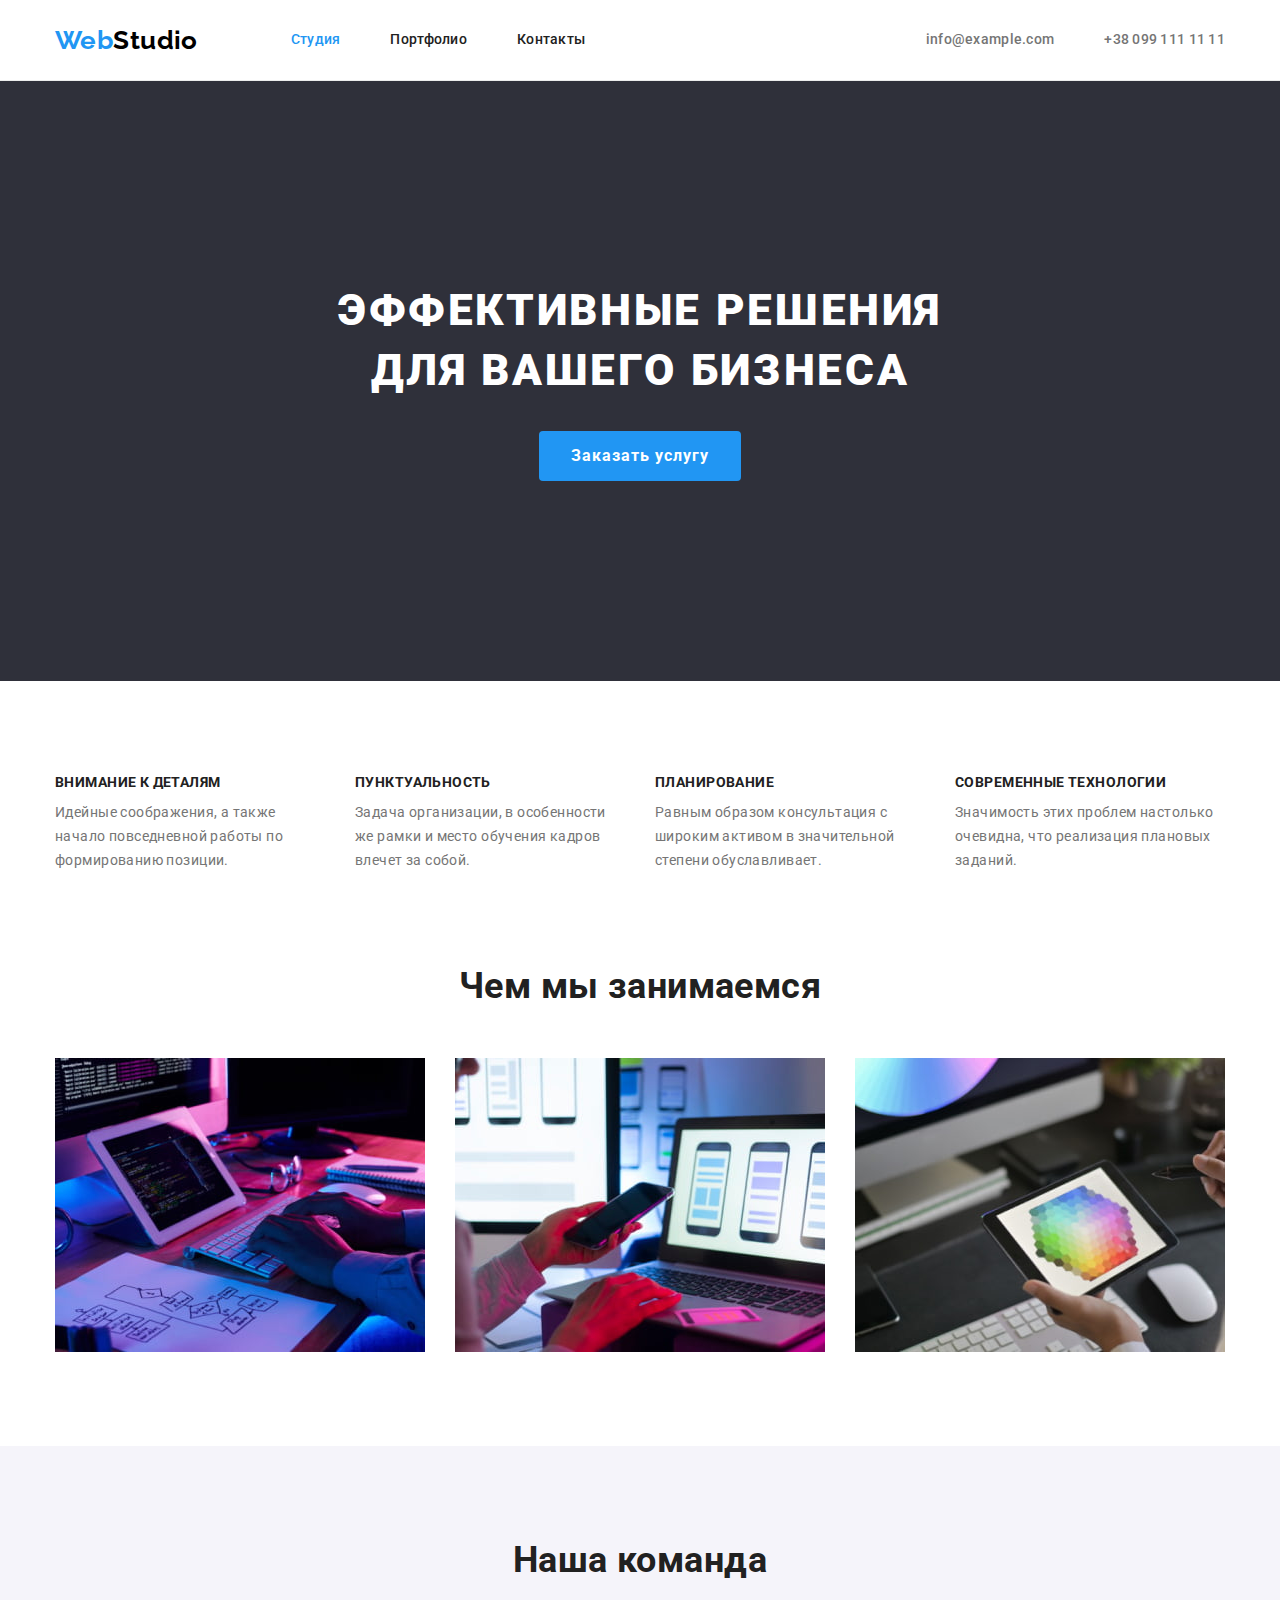
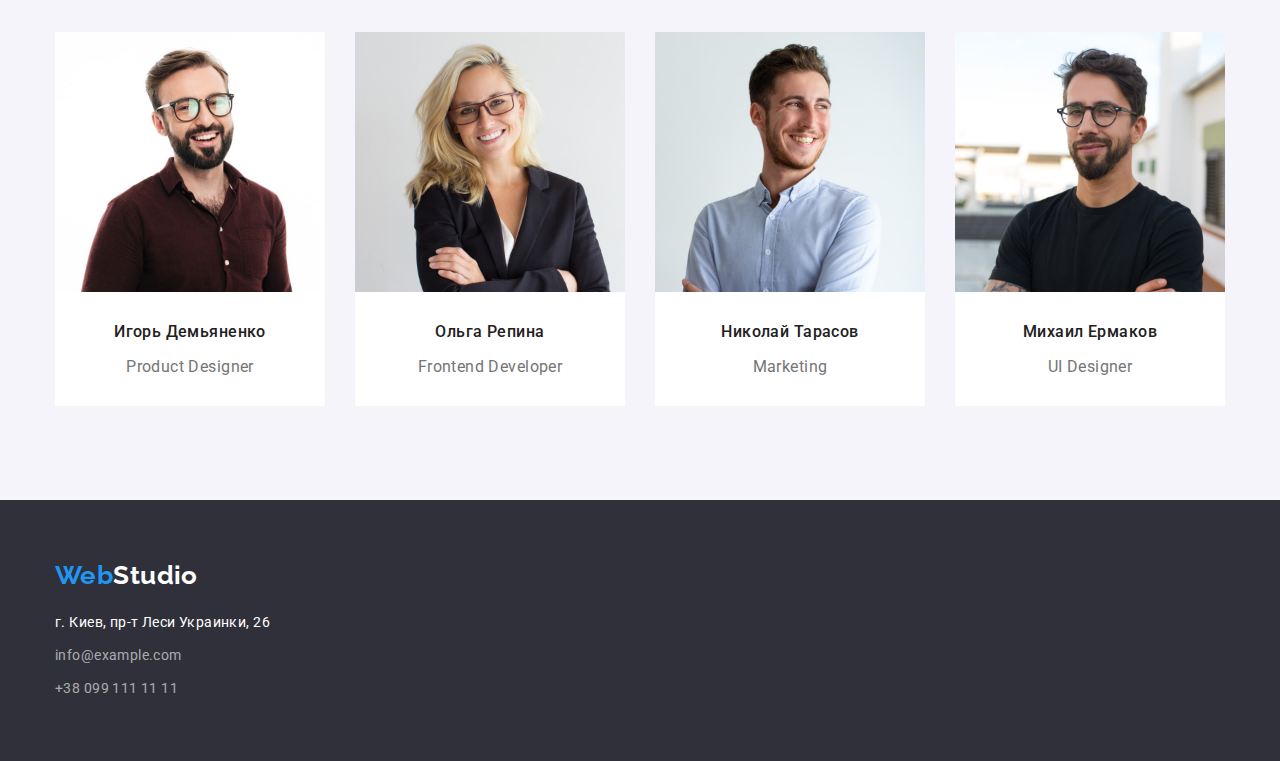
==== index.html @ 6ee9e729 "Initial commit" ====
<!DOCTYPE html>
<html lang="ru">
<head>
    <meta charset="UTF-8">
    <meta http-equiv="X-UA-Compatible" content="IE=edge">
    <meta name="viewport" content="width=device-width, initial-scale=1.0">
    <title>Главная</title>
    <link rel="preconnect" href="https://fonts.googleapis.com">
    <link rel="preconnect" href="https://fonts.gstatic.com" crossorigin>
    <link href="https://fonts.googleapis.com/css2?family=Raleway:wght@700&family=Roboto:wght@400;500;700;900&display=swap" rel="stylesheet">
    <link rel="stylesheet" href="https://cdnjs.cloudflare.com/ajax/libs/modern-normalize/1.1.0/modern-normalize.min.css">
    <link rel="stylesheet" href="./css/styles.css">
</head>
<body>
    <header class="page-header">
        <div class="container main-nav">
            <nav class="header-nav">
                <a class="logo link" href="./index.html"><span class="first-part">Web</span><span class="second-part">Studio</span></a>
                <ul class="menu list">
                    <li class="menu-item"><a class="menu link current" href="./index.html">Студия</a></li>
                    <li class="menu-item"><a class="menu link" href="./portfolio.html">Портфолио</a></li>
                    <li class="menu-item"><a class="menu link" href="">Контакты</a></li>
                </ul>
            </nav>
            <ul class="header-contact list">
                <li class="header-contact-item"><a class="header-contact link" href="mailto:info@example.com">info@example.com</a></li>
                <li class="header-contact-item"><a class="header-contact link" href="tel:+380991111111">+38 099 111 11 11</a></li>
            </ul>
        </div>
    </header>
    <main>
        <section class="banner">
            <div class="container">
                <h1 class="hero">Эффективные решения для вашего бизнеса</h1>
                <button class="btn" type="button">Заказать услугу</button>
            </div>
        </section>
        <section class="benefits section">
            <div class="container">
                <h2 class="section-title none">Наши преимущества</h2>
                <ul class="benefits list">
                    <li class="benefits-item">
                        <h3 class="benefits-title">Внимание к деталям</h3>
                        <p class="text">Идейные соображения, а также начало повседневной работы по формированию позиции.</p>
                    </li>
                    <li class="benefits-item">
                        <h3 class="benefits-title">Пунктуальность</h3>
                        <p class="text">Задача организации, в особенности же рамки и место обучения кадров влечет за собой.</p>
                    </li>
                    <li class="benefits-item">
                        <h3 class="benefits-title">Планирование</h3>
                        <p class="text">Равным образом консультация с широким активом в значительной степени обуславливает.</p>
                    </li>
                    <li class="benefits-item">
                        <h3 class="benefits-title">Современные технологии</h3>
                        <p class="text">Значимость этих проблем настолько очевидна, что реализация плановых заданий.</p>
                    </li>
                </ul>
            </div>
        </section>
        <section class="occupation section">
            <div class="container">
                <h2 class="section-title">Чем мы занимаемся</h2>
                <ul class="occupation list">
                    <li class="occupation-item"><img src="./images/work/img-1.jpg" alt="Разработка технического задания" width="370" height="294"></li>
                    <li class="occupation-item"><img src="./images/work/img-2.jpg" alt="Тестирование" width="370" height="294"></li>
                    <li class="occupation-item"><img src="./images/work/img-3.jpg" alt="Выбор цветовой гаммы" width="370" height="294"></li>
                </ul>
            </div>
        </section>
        <section class="team section">
            <div class="container">
                <h2 class="section-title">Наша команда</h2>
                <ul class="team list">
                    <li class="team-item">
                        <img src="./images/team/ID.jpg" alt="Участник команды №1" width="270" height="260">
                        <div class="worker">
                            <h3 class="name">Игорь Демьяненко</h3>
                            <p class="profession" lang="en">Product Designer</p>
                        </div> 
                    </li>
                    <li class="team-item">
                        <img src="./images/team/OR.jpg" alt="Участник команды №2" width="270" height="260">
                        <div class="worker">
                            <h3 class="name">Ольга Репина</h3>
                            <p class="profession" lang="en">Frontend Developer</p>
                        </div>
                    </li>
                    <li class="team-item">
                        <img src="./images/team/NT.jpg" alt="Участник команды №3" width="270" height="260">
                        <div class="worker">
                            <h3 class="name">Николай Тарасов</h3>
                            <p class="profession" lang="en">Marketing</p>
                        </div>
                    </li>
                    <li class="team-item">
                        <img src="./images/team/MY.jpg" alt="Участник команды №4" width="270" height="260">
                        <div class="worker">
                            <h3 class="name">Михаил Ермаков</h3>
                            <p class="profession" lang="en">UI Designer</p>
                        </div>
                    </li>
                </ul>
            </div>
        </section>
    </main>
    <footer class="page-footer">
        <div class="container">
            <a class="logo link" href="./index.html"><span class="first-part">Web</span><span class="second-part">Studio</span></a>
            <address>
                <p class="phys-adress">г. Киев, пр-т Леси Украинки, 26</p>
                <ul class="footer-contact list">
                    <li class="footer-item"><a class="footer-contact link" href="mailto:info@example.com">info@example.com</a></li>
                    <li class="footer-item"><a class="footer-contact link" href="tel:+380991111111">+38 099 111 11 11</a></li>
                </ul>
            </address> 
        </div>
    </footer>
</body>
</html>
---- css/styles.css ----
:root {
    --main-text-color: #757575;
    --secondary-text-color: #212121;
    --second-logo-color: #000000;
    --accent-color: #FFFFFF;
    --footer-contact-color: rgba(255, 255, 255, 0.6);
    --secondary-background-color: #2F303A;
    --accent-background-color: #F5F4FA;
    --hover-color: #2196F3;
    --main-button-hover-color: #188CE8;
    --filter-button-bgc-color: rgba(245, 244, 250, 1)
}

.list {
    list-style: none;
    margin: 0;
    padding: 0;
}

.link {
    text-decoration: none;
    margin: 0;
    padding: 0;
}

img {
    display: block;
    max-width: 100%;
    height: auto;
}

.menu.link.current {
    color: var(--hover-color);
}

.container {
    width: 1200px;
    padding-left: 15px;
    padding-right: 15px;
    margin-left: auto;
    margin-right: auto;
}

.section {
    padding-top: 94px;
    padding-bottom: 94px;
}

body {
    font-family: 'Roboto', 'Arial', sans-serif;
    font-style: normal;
    font-weight: 400;
    font-size: 14px;
    line-height: 1.14; 
    letter-spacing: 0.03em;
    
    color: var(--main-text-color);
    background-color: var(--accent-color);
}

.page-header {
    border-bottom: 1px solid rgb(236,236,236);
}

.container.main-nav,
.header-nav {
    display: flex;
    align-items: center;
}

.logo.link {
    font-family: 'Raleway', "Arial", sans-serif;
    font-weight: 700;
    font-size: 26px;
    line-height: 1.19;

    margin-right: 93px;
}

.first-part {
    color: var(--hover-color);
}

.page-header .second-part {
    color: var(--second-logo-color);
}

.page-footer .second-part {
    color: var(--accent-color);
}

.menu.list, 
.header-contact.list {
    display: flex ;
}

.header-contact.list {
    margin-left: auto;
}

.menu-item {
    margin-right: 50px;
}

.menu-item:last-child {
    margin-right: 0;
}

.menu.link,
.header-contact.link {
    font-weight: 500;
    letter-spacing: 0.02em;
    
    color: var(--secondary-text-color);

    display: block;
    padding-top: 32px;
    padding-bottom: 32px;
}

.header-contact-item {
    margin-right: 50px;
}

.header-contact-item:last-child{
    margin-right: 0;
}

.header-contact.link {
    color: var(--main-text-color); 
}

.menu.link:hover,
.menu.link:focus,
.header-contact.link:hover,
.header-contact.link:focus,
.footer-contact.link:hover,
.footer-contact.link:focus {
    color: var(--hover-color);
}

.banner,
.page-footer {
    background-color: var(--secondary-background-color);
}

.banner {
    padding-top: 200px;
    padding-bottom: 200px;
    text-align: center; 
}

.hero {
    font-weight: 900;
    font-size: 44px;
    line-height: 1.36;
    letter-spacing: 0.06em;
    text-transform: uppercase;
    
    color: var(--accent-color);
    
    text-align: center;

    margin-top: 0;
    margin-bottom: 30px;
    margin-left: auto;
    margin-right: auto;
    width: 696px;
}

.btn {
    font-family: inherit;
    font-weight: 700;
    font-size: 16px;
    line-height: 1.88;
    letter-spacing: 0.06em;
    cursor: pointer;

    color: var(--accent-color);
    background-color: var(--hover-color);

    min-width: 200px;
    padding: 10px 32px;
    border: none;
    border-radius: 4px;
}

.btn:hover {
    background-color: var(--main-button-hover-color);
}

.section-title {
    font-weight: 700;
    font-size: 36px;
    line-height: 1.16;

    color: var(--secondary-text-color);

    margin-top: 0;
    margin-bottom: 50px;
    text-align: center;
}

.none {
    display: none;
}

.benefits.section {
    padding-bottom: 0;
}

.main-title {
    display: none;
}

.benefits.list {
    display: flex;
    justify-content: center;
}

.benefits-item {
    width: 270px;

    margin-right: 30px;
}

.benefits-item:last-child {
    margin-right: 0;
}

.benefits-title {
    font-weight: 700;
    font-size: 14px;
    text-transform: uppercase;
    
    color: var(--secondary-text-color);

    margin-top: 0;
    margin-bottom: 10px;
}

.text {
    line-height: 1.71;
    margin-top: 0;
    margin-bottom: 0;
}

.occupation.list {
    display: flex;
    justify-content: center;
}

.occupation-item {
    margin-right: 30px;
}

.occupation-item:last-child {
    margin-right: 0;
}

.team {
    background-color: var(--accent-background-color);
}

.team.list {
    display: flex;
    justify-content: center;
}

.team-item {
    margin-right: 30px;
}

.team-item:last-child {
    margin-right: 0;
}

.name {
    font-weight: 500;
    font-size: 16px;
    line-height: 1.19;

    color: var(--secondary-text-color);

    margin-top: 0;
    margin-bottom: 10;
}

.profession {
    font-size: 16px;
    line-height: 1.19;

    margin-top: 0;
    margin-bottom: 0;
}

.worker {
    background-color: var(--accent-color);
    text-align: center;
    padding: 30px 59px;
}

.page-footer {
    padding-top: 60px;
    padding-bottom: 60px;
}

.page-footer .logo.link {
    display: block;
    margin-right: 0;
    margin-bottom: 20px;
}

.phys-adress {
    font-style: normal;
    line-height: 1.71;
    
    color: var(--accent-color);

    margin-top: 0;
    margin-bottom: 9px;
}

.footer-item {
    margin-bottom: 9px;
}

.footer-item:last-child {
    margin-bottom: 0;
}

.footer-contact.link {
    font-style: normal;
    line-height: 1.71;
    
    color: var(--footer-contact-color);
}

/* P O R T F O L I O  */

.portfolio-hero {
    display: none;
}

.filter.list {
    display: flex;
    justify-content: center;
    margin-bottom: 50px;
}

.filter-item {
    margin-right: 8px;
}

.filter-item:last-child {
    margin-right: 0;
}

.product {
    font-weight: 700;
    font-size: 18px;
    line-height: 2;
    letter-spacing: 0.06em;
    
    color: var(--secondary-text-color);

    margin-top: 0;
    margin-bottom: 4px;
    text-align: left;
}

.type {
    font-size: 16px;
    line-height: 1.88;
   
    color: var(--main-text-color);

    margin-top: 0;
    margin-bottom: 0;
}

.btn-filter {
    font-family: inherit;
    font-weight: 500;
    font-size: 16px;
    line-height: 1.62;
    letter-spacing: 0.03em;
    
    color: var(--secondary-text-color);
    background-color: var(--filter-button-bgc-color);

    min-width: 73px;
    padding: 6px 22px;
    border: none;
    border-radius: 4px;

    cursor: pointer;
}

.btn-filter:hover,
.btn-filter:focus {
    color: var(--accent-color);
    background-color: var(--hover-color);
}

.work.list {
    display: flex;
    flex-wrap: wrap;
}

.work-item {
    width: calc((100% - 60px) / 3);
    margin-right: 30px;
    margin-bottom: 30px;
}

.work-item:nth-child(3n) {
    margin-right: 0;
} 

.work-item:nth-last-child(-n+3) {
    margin-bottom: 0;
}

.project {
    border-right: 1px solid #eeeeee;
    border-left: 1px solid #eeeeee;
    border-bottom: 1px solid #eeeeee;
    padding: 20px 24px;
}
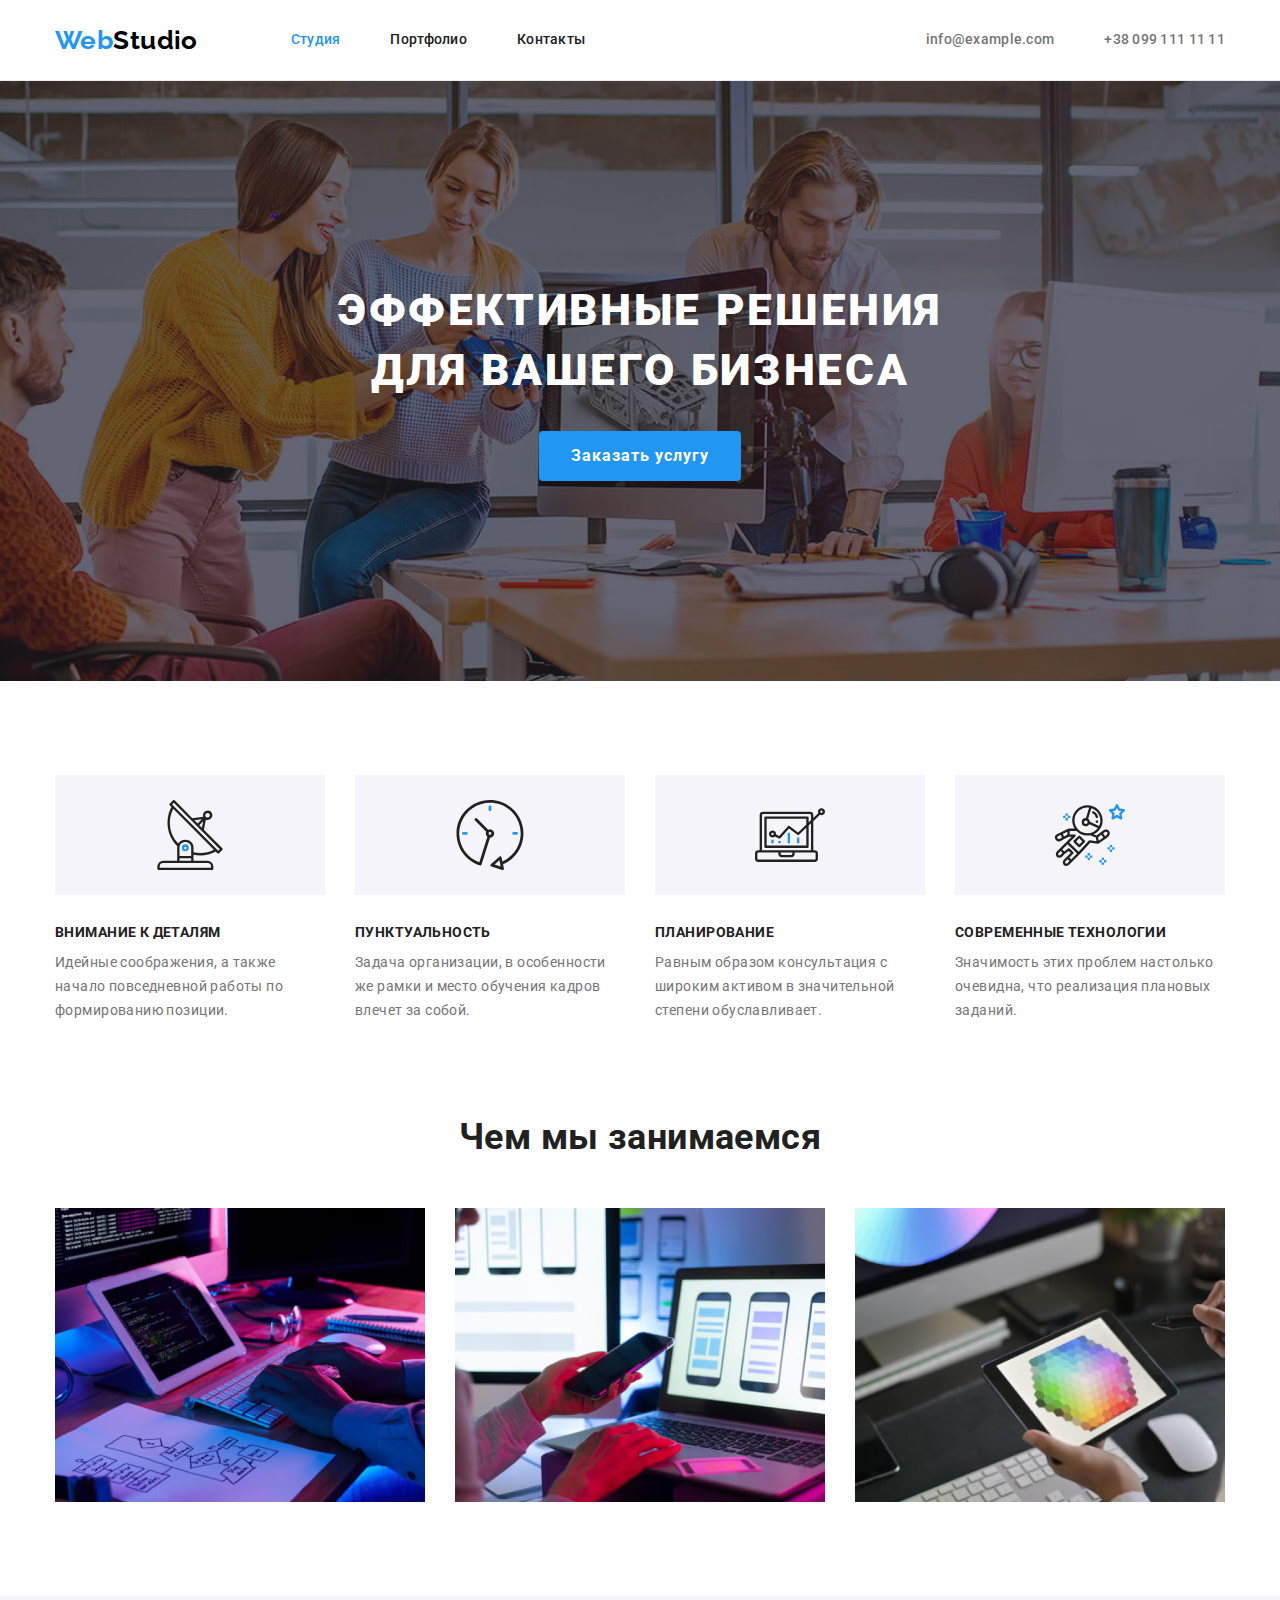
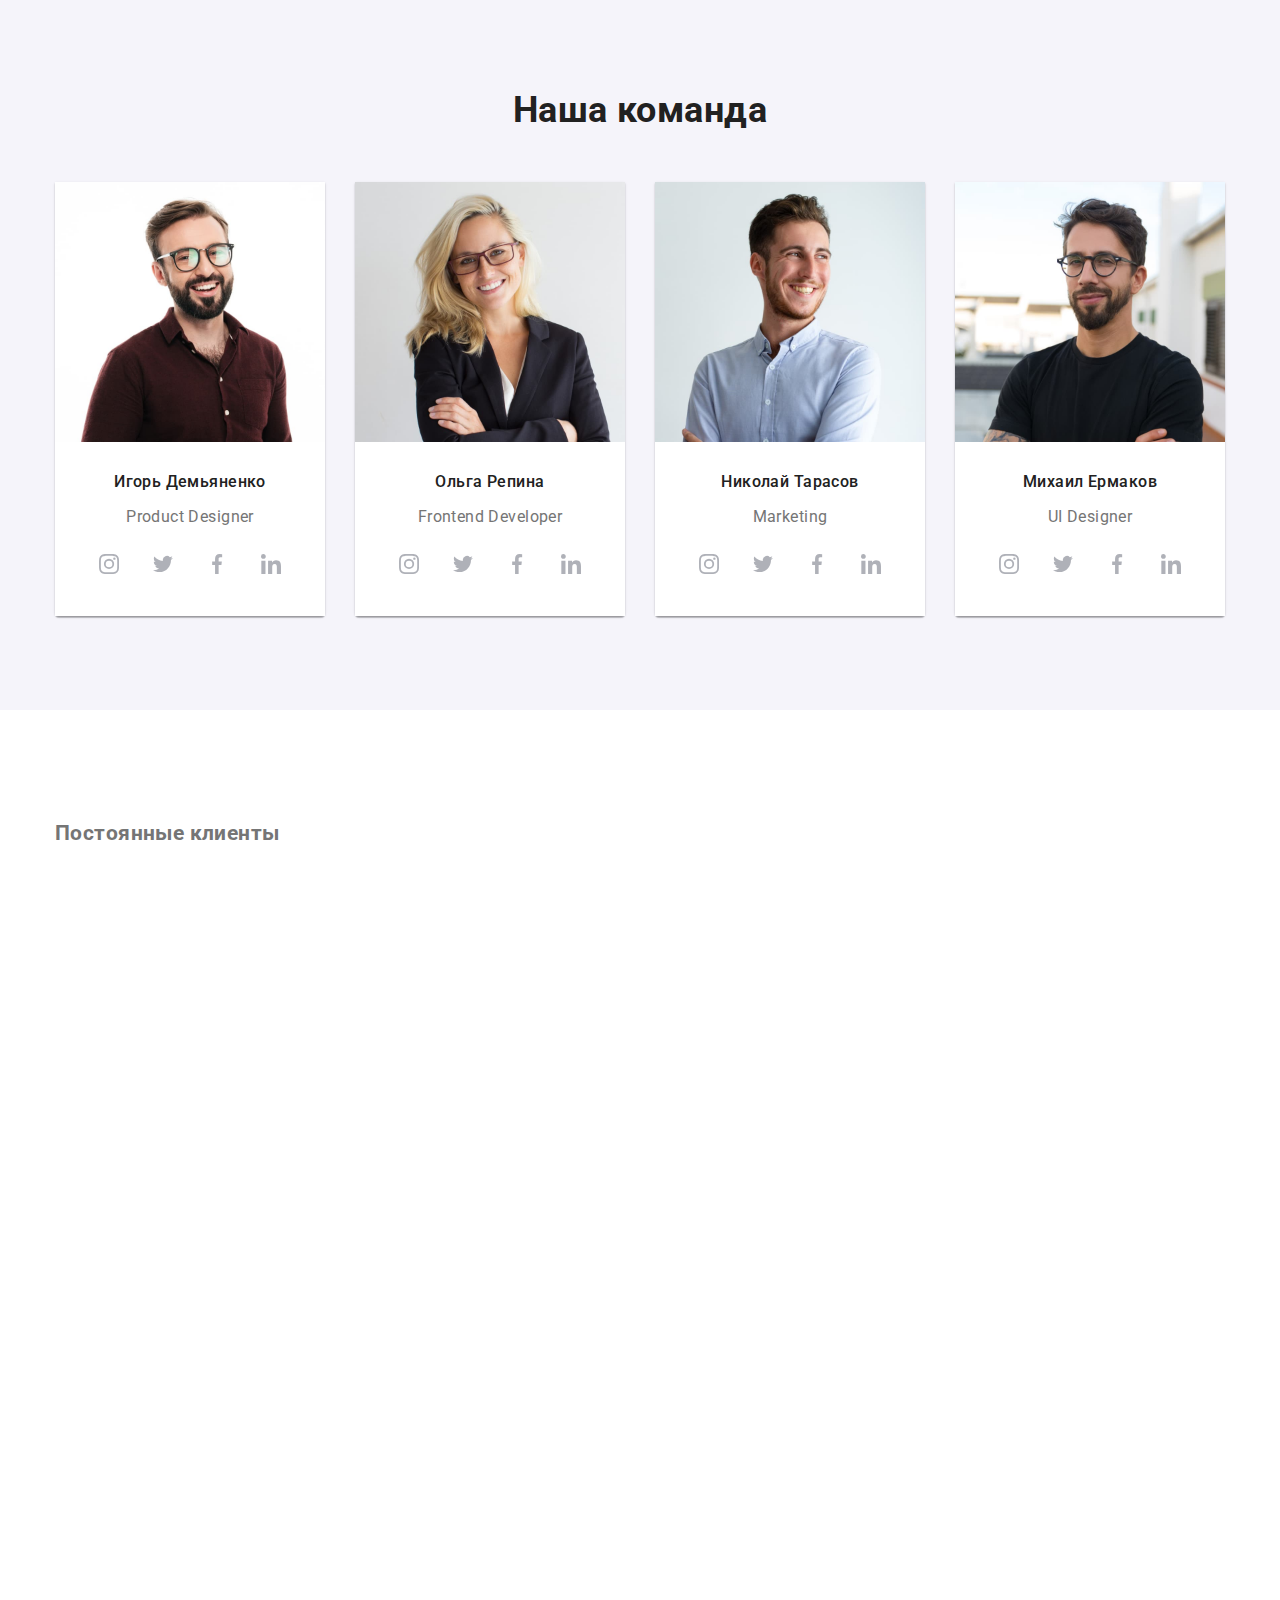
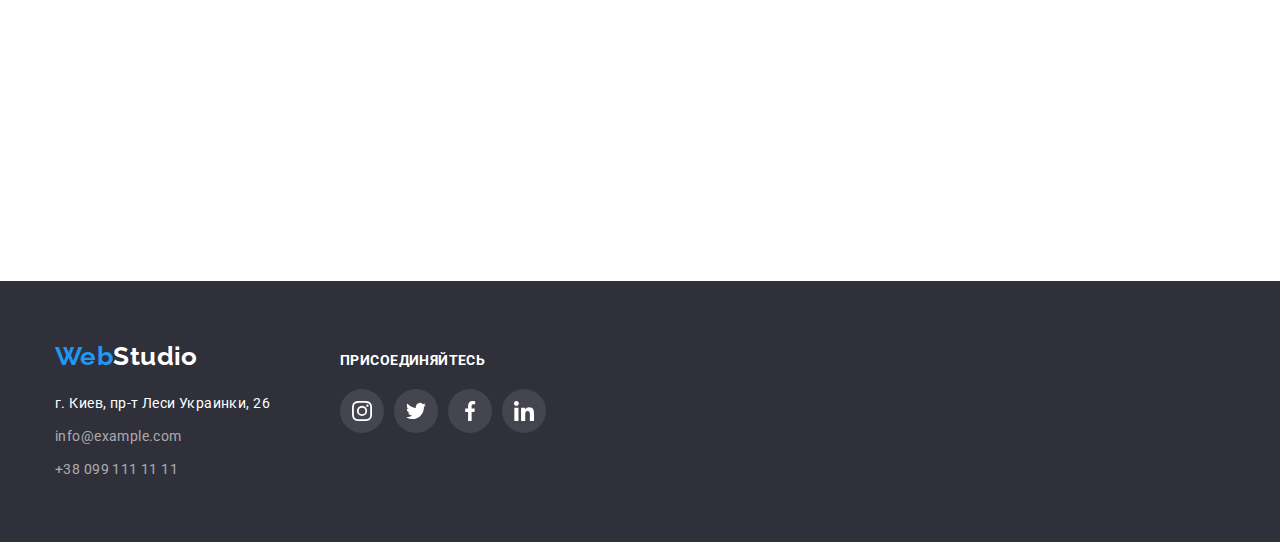
==== commit 155ed413: "New" ====
--- a/index.html
+++ b/index.html
@@ -23,13 +23,20 @@
                 </ul>
             </nav>
             <ul class="header-contact list">
-                <li class="header-contact-item"><a class="header-contact link" href="mailto:info@example.com">info@example.com</a></li>
-                <li class="header-contact-item"><a class="header-contact link" href="tel:+380991111111">+38 099 111 11 11</a></li>
+                <li class="header-contact-item">
+                    <!-- <svg class="envelope">
+                        <use href="./images/icons.svg/symbol-defs.svg#icon-envelope-hover"></use>
+                    </svg> -->
+                    <a class="header-contact link" href="mailto:info@example.com">info@example.com</a>
+                </li>
+                <li class="header-contact-item">
+                    <a class="header-contact link" href="tel:+380991111111">+38 099 111 11 11</a>
+                </li>
             </ul>
         </div>
     </header>
     <main>
-        <section class="banner">
+        <section class="banner overlay">
             <div class="container">
                 <h1 class="hero">Эффективные решения для вашего бизнеса</h1>
                 <button class="btn" type="button">Заказать услугу</button>
@@ -40,18 +47,38 @@
                 <h2 class="section-title none">Наши преимущества</h2>
                 <ul class="benefits list">
                     <li class="benefits-item">
+                        <div class="icon-container">
+                            <svg class="icon">
+                                <use href="./images/icons.svg/symbol-defs.svg#icon-antenna-1"></use>
+                            </svg>
+                        </div>
                         <h3 class="benefits-title">Внимание к деталям</h3>
                         <p class="text">Идейные соображения, а также начало повседневной работы по формированию позиции.</p>
                     </li>
                     <li class="benefits-item">
+                        <div class="icon-container">
+                            <svg class="icon">
+                                <use href="./images/icons.svg/symbol-defs.svg#icon-clock-1"></use>
+                            </svg>
+                        </div>
                         <h3 class="benefits-title">Пунктуальность</h3>
                         <p class="text">Задача организации, в особенности же рамки и место обучения кадров влечет за собой.</p>
                     </li>
                     <li class="benefits-item">
+                        <div class="icon-container">
+                            <svg class="icon">
+                                <use href="./images/icons.svg/symbol-defs.svg#icon-diagram-1"></use>
+                            </svg>
+                        </div>
                         <h3 class="benefits-title">Планирование</h3>
                         <p class="text">Равным образом консультация с широким активом в значительной степени обуславливает.</p>
                     </li>
                     <li class="benefits-item">
+                        <div class="icon-container">
+                            <svg class="icon">
+                                <use href="./images/icons.svg/symbol-defs.svg#icon-astronaut-1"></use>
+                            </svg>
+                        </div>
                         <h3 class="benefits-title">Современные технологии</h3>
                         <p class="text">Значимость этих проблем настолько очевидна, что реализация плановых заданий.</p>
                     </li>
@@ -77,6 +104,36 @@
                         <div class="worker">
                             <h3 class="name">Игорь Демьяненко</h3>
                             <p class="profession" lang="en">Product Designer</p>
+                            <ul class="social-networks list">
+                                <li class="network-item">
+                                    <a href="" class="network-link link">
+                                        <svg class="network-icon">
+                                            <use href="./images/icons.svg/symbol-defs.svg#icon-instagram-2"></use>
+                                        </svg>
+                                    </a>
+                                </li>
+                                <li class="network-item">
+                                    <a href="" class="network-link link">
+                                        <svg class="network-icon">
+                                            <use href="./images/icons.svg/symbol-defs.svg#icon-twitter-1"></use>
+                                        </svg>
+                                    </a>
+                                </li>
+                                <li class="network-item">
+                                    <a href="" class="network-link link">
+                                        <svg class="network-icon">
+                                            <use href="./images/icons.svg/symbol-defs.svg#icon-facebook-1"></use>
+                                        </svg>
+                                    </a>
+                                </li>
+                                <li class="network-item">
+                                    <a href="" class="network-link link">
+                                        <svg class="network-icon">
+                                            <use href="./images/icons.svg/symbol-defs.svg#icon-linkedin-1"></use>
+                                        </svg>
+                                    </a>
+                                </li>
+                            </ul>
                         </div> 
                     </li>
                     <li class="team-item">
@@ -84,6 +141,36 @@
                         <div class="worker">
                             <h3 class="name">Ольга Репина</h3>
                             <p class="profession" lang="en">Frontend Developer</p>
+                            <ul class="social-networks list">
+                                <li class="network-item">
+                                    <a href="" class="network-link link">
+                                        <svg class="network-icon">
+                                            <use href="./images/icons.svg/symbol-defs.svg#icon-instagram-2"></use>
+                                        </svg>
+                                    </a>
+                                </li>
+                                <li class="network-item">
+                                    <a href="" class="network-link link">
+                                        <svg class="network-icon">
+                                            <use href="./images/icons.svg/symbol-defs.svg#icon-twitter-1"></use>
+                                        </svg>
+                                    </a>
+                                </li>
+                                <li class="network-item">
+                                    <a href="" class="network-link link">
+                                        <svg class="network-icon">
+                                            <use href="./images/icons.svg/symbol-defs.svg#icon-facebook-1"></use>
+                                        </svg>
+                                    </a>
+                                </li>
+                                <li class="network-item">
+                                    <a href="" class="network-link link">
+                                        <svg class="network-icon">
+                                            <use href="./images/icons.svg/symbol-defs.svg#icon-linkedin-1"></use>
+                                        </svg>
+                                    </a>
+                                </li>
+                            </ul>
                         </div>
                     </li>
                     <li class="team-item">
@@ -91,6 +178,36 @@
                         <div class="worker">
                             <h3 class="name">Николай Тарасов</h3>
                             <p class="profession" lang="en">Marketing</p>
+                            <ul class="social-networks list">
+                                <li class="network-item">
+                                    <a href="" class="network-link link">
+                                        <svg class="network-icon">
+                                            <use href="./images/icons.svg/symbol-defs.svg#icon-instagram-2"></use>
+                                        </svg>
+                                    </a>
+                                </li>
+                                <li class="network-item">
+                                    <a href="" class="network-link link">
+                                        <svg class="network-icon">
+                                            <use href="./images/icons.svg/symbol-defs.svg#icon-twitter-1"></use>
+                                        </svg>
+                                    </a>
+                                </li>
+                                <li class="network-item">
+                                    <a href="" class="network-link link">
+                                        <svg class="network-icon">
+                                            <use href="./images/icons.svg/symbol-defs.svg#icon-facebook-1"></use>
+                                        </svg>
+                                    </a>
+                                </li>
+                                <li class="network-item">
+                                    <a href="" class="network-link link">
+                                        <svg class="network-icon">
+                                            <use href="./images/icons.svg/symbol-defs.svg#icon-linkedin-1"></use>
+                                        </svg>
+                                    </a>
+                                </li>
+                            </ul>
                         </div>
                     </li>
                     <li class="team-item">
@@ -98,22 +215,137 @@
                         <div class="worker">
                             <h3 class="name">Михаил Ермаков</h3>
                             <p class="profession" lang="en">UI Designer</p>
-                        </div>
+                            <ul class="social-networks list">
+                                <li class="network-item">
+                                    <a href="" class="network-link link">
+                                        <svg class="network-icon">
+                                            <use href="./images/icons.svg/symbol-defs.svg#icon-instagram-2"></use>
+                                        </svg>
+                                    </a>
+                                </li>
+                                <li class="network-item">
+                                    <a href="" class="network-link link">
+                                        <svg class="network-icon">
+                                            <use href="./images/icons.svg/symbol-defs.svg#icon-twitter-1"></use>
+                                        </svg>
+                                    </a>
+                                </li>
+                                <li class="network-item">
+                                    <a href="" class="network-link link">
+                                        <svg class="network-icon">
+                                            <use href="./images/icons.svg/symbol-defs.svg#icon-facebook-1"></use>
+                                        </svg>
+                                    </a>
+                                </li>
+                                <li class="network-item">
+                                    <a href="" class="network-link link">
+                                        <svg class="network-icon">
+                                            <use href="./images/icons.svg/symbol-defs.svg#icon-linkedin-1"></use>
+                                        </svg>
+                                    </a>
+                                </li>
+                            </ul>
+                        </div>
+                    </li>
+                </ul>
+            </div>
+        </section>
+        <section class="customers section">
+            <div class="container">
+                <h2>Постоянные клиенты</h2>
+                <ul class="customers-list list">
+                    <li class="customers-item">
+                        <a href="" class="customers-link">
+                            <svg class="customer-icon">
+                                <use href="./images/icons.svg/symbol-defs.svg#"></use>
+                            </svg>
+                        </a>
+                    </li>
+                    <li class="customers-item">
+                        <a href="" class="customers-link">
+                            <svg class="customer-icon">
+                                <use href="./images/icons.svg/symbol-defs.svg#"></use>
+                            </svg>
+                        </a>
+                    </li>
+                    <li class="customers-item">
+                        <a href="" class="customers-link">
+                            <svg class="customer-icon">
+                                <use href="./images/icons.svg/symbol-defs.svg#"></use>
+                            </svg>
+                        </a>
+                    </li>
+                    <li class="customers-item">
+                        <a href="" class="customers-link">
+                            <svg class="customer-icon">
+                                <use href="./images/icons.svg/symbol-defs.svg#"></use>
+                            </svg>
+                        </a>
+                    </li>
+                    <li class="customers-item">
+                        <a href="" class="customers-link">
+                            <svg class="customer-icon">
+                                <use href="./images/icons.svg/symbol-defs.svg#"></use>
+                            </svg>
+                        </a>
+                    </li>
+                    <li class="customers-item">
+                        <a href="" class="customers-link">
+                            <svg class="customer-icon">
+                                <use href="./images/icons.svg/symbol-defs.svg#"></use>
+                            </svg>
+                        </a>
                     </li>
                 </ul>
             </div>
         </section>
     </main>
+
     <footer class="page-footer">
-        <div class="container">
-            <a class="logo link" href="./index.html"><span class="first-part">Web</span><span class="second-part">Studio</span></a>
-            <address>
-                <p class="phys-adress">г. Киев, пр-т Леси Украинки, 26</p>
-                <ul class="footer-contact list">
-                    <li class="footer-item"><a class="footer-contact link" href="mailto:info@example.com">info@example.com</a></li>
-                    <li class="footer-item"><a class="footer-contact link" href="tel:+380991111111">+38 099 111 11 11</a></li>
-                </ul>
-            </address> 
+        <div class="container footer-information">
+            <div class="address">
+                <a class="logo link" href="./index.html"><span class="first-part">Web</span><span class="second-part">Studio</span></a>
+                <address>
+                    <p class="phys-adress">г. Киев, пр-т Леси Украинки, 26</p>
+                    <ul class="footer-contact list">
+                        <li class="footer-item"><a class="footer-contact link" href="mailto:info@example.com">info@example.com</a></li>
+                        <li class="footer-item"><a class="footer-contact link" href="tel:+380991111111">+38 099 111 11 11</a></li>
+                    </ul>
+                </address> 
+            </div>
+            <div class="join">
+                <b>Присоединяйтесь</b>
+                <ul class="social-networks list">
+                    <li class="network-item">
+                        <a href="" class="network-link footer link">
+                            <svg class="network-icon">
+                                <use href="./images/icons.svg/symbol-defs.svg#icon-instagram-2"></use>
+                            </svg>
+                        </a>
+                    </li>
+                    <li class="network-item">
+                        <a href="" class="network-link footer link">
+                            <svg class="network-icon">
+                                <use href="./images/icons.svg/symbol-defs.svg#icon-twitter-1"></use>
+                            </svg>
+                        </a>
+                    </li>
+                    <li class="network-item">
+                        <a href="" class="network-link footer link">
+                            <svg class="network-icon">
+                                <use href="./images/icons.svg/symbol-defs.svg#icon-facebook-1"></use>
+                            </svg>
+                        </a>
+                    </li>
+                    <li class="network-item">
+                        <a href="" class="network-link footer link">
+                            <svg class="network-icon">
+                                <use href="./images/icons.svg/symbol-defs.svg#icon-linkedin-1"></use>
+                            </svg>
+                        </a>
+                    </li>
+                </ul>
+            </div>
         </div>
     </footer>
 </body>
--- a/css/styles.css
+++ b/css/styles.css
@@ -119,6 +119,7 @@
 }
 
 .header-contact-item {
+    /* display: inline-flex; */
     margin-right: 50px;
 }
 
@@ -139,15 +140,34 @@
     color: var(--hover-color);
 }
 
-.banner,
-.page-footer {
-    background-color: var(--secondary-background-color);
-}
+/* .envelope {
+    display: inline-flex;
+    align-items: center;
+    width: 16px;
+    height: 12px;
+    margin-right: 10px;
+} */
 
 .banner {
     padding-top: 200px;
     padding-bottom: 200px;
     text-align: center; 
+}
+
+.overlay {
+    max-width: 1600px;
+    height: 600px;
+    margin-left: auto;
+    margin-right: auto;
+    background-image:
+        linear-gradient(rgba(47, 48, 58, 0.4), rgba(47, 48, 58, 0.4)),
+        url("../images/hero/banner.jpg");
+    
+    background-color: #C4C4C4;
+        
+    background-repeat: no-repeat;
+    background-position: center;
+    background-size: cover;
 }
 
 .hero {
@@ -245,6 +265,23 @@
     margin-bottom: 0;
 }
 
+.icon-container {
+    width: 270px;
+    height: 120px;
+    padding-top: 25px;
+    padding-bottom: 25px;
+    margin-bottom: 30px;
+    background-color: var(--accent-background-color);
+}
+
+.icon {
+    display: block;
+    width: 70px;
+    height: 70px;
+    margin-left: auto;
+    margin-right: auto;
+}
+
 .occupation.list {
     display: flex;
     justify-content: center;
@@ -268,6 +305,8 @@
 }
 
 .team-item {
+    box-shadow: 0px 1px 3px rgba(0, 0, 0, 0.12), 0px 1px 1px rgba(0, 0, 0, 0.14), 0px 2px 1px rgba(0, 0, 0, 0.2);
+    border-radius: 0px 0px 4px 4px;
     margin-right: 30px;
 }
 
@@ -291,18 +330,58 @@
     line-height: 1.19;
 
     margin-top: 0;
-    margin-bottom: 0;
+    margin-bottom: 16px;
 }
 
 .worker {
     background-color: var(--accent-color);
     text-align: center;
-    padding: 30px 59px;
+    padding: 30px 32px;
+}
+
+.social-networks.list {
+    display: flex;
+    align-items: center;
+    margin-bottom: 0;
+}
+
+.network-item:not(:last-child) {
+    margin-right: 10px;
+}
+
+.network-item {
+    width: 44px;
+    height: 44px;
+}
+
+.network-link {
+    display: inline-block;
+    color: #afb1b8;
+    padding: 12px 12px;
+    border-radius: 50%;
+}
+
+.network-link:hover,
+.network-link:focus {
+    color: var(--accent-color);
+    background-color: var(--hover-color) ;
+}
+
+.network-icon {
+    display: flex;
+    fill: currentColor;
+    width: 20px;
+    height: 20px;
 }
 
 .page-footer {
+    background-color: var(--secondary-background-color);
     padding-top: 60px;
     padding-bottom: 60px;
+}
+
+.address {
+    margin-right: 70px;
 }
 
 .page-footer .logo.link {
@@ -334,6 +413,25 @@
     line-height: 1.71;
     
     color: var(--footer-contact-color);
+}
+
+.footer-information {
+    display: flex;
+}
+
+.join > b {
+    font-weight: 700;
+    text-transform: uppercase;
+    color: var(--accent-color);
+
+    display: block;
+    padding-top: 12px;
+    margin-bottom: 20px;
+}
+
+.footer {
+    color: var(--accent-color);
+    background-color: #44454e;
 }
 
 /* P O R T F O L I O  */
@@ -427,4 +525,4 @@
     border-left: 1px solid #eeeeee;
     border-bottom: 1px solid #eeeeee;
     padding: 20px 24px;
-}+}
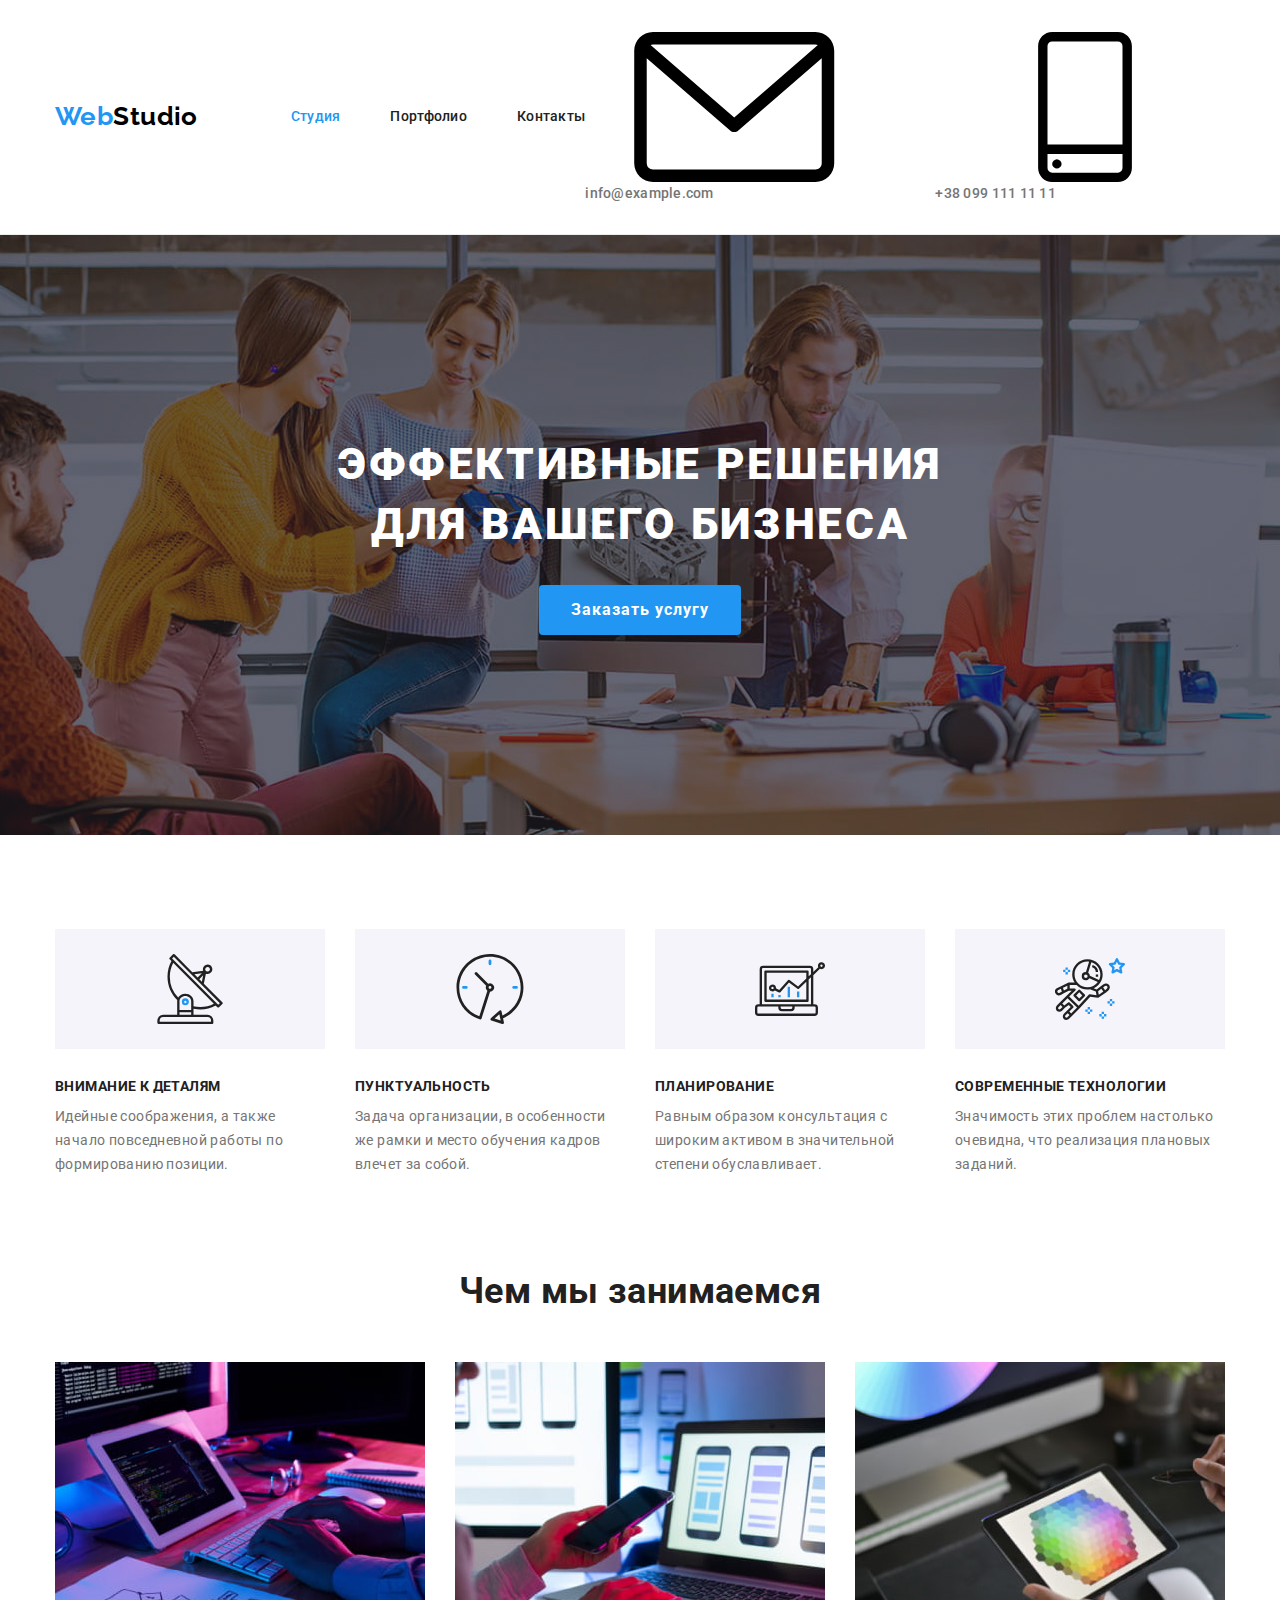
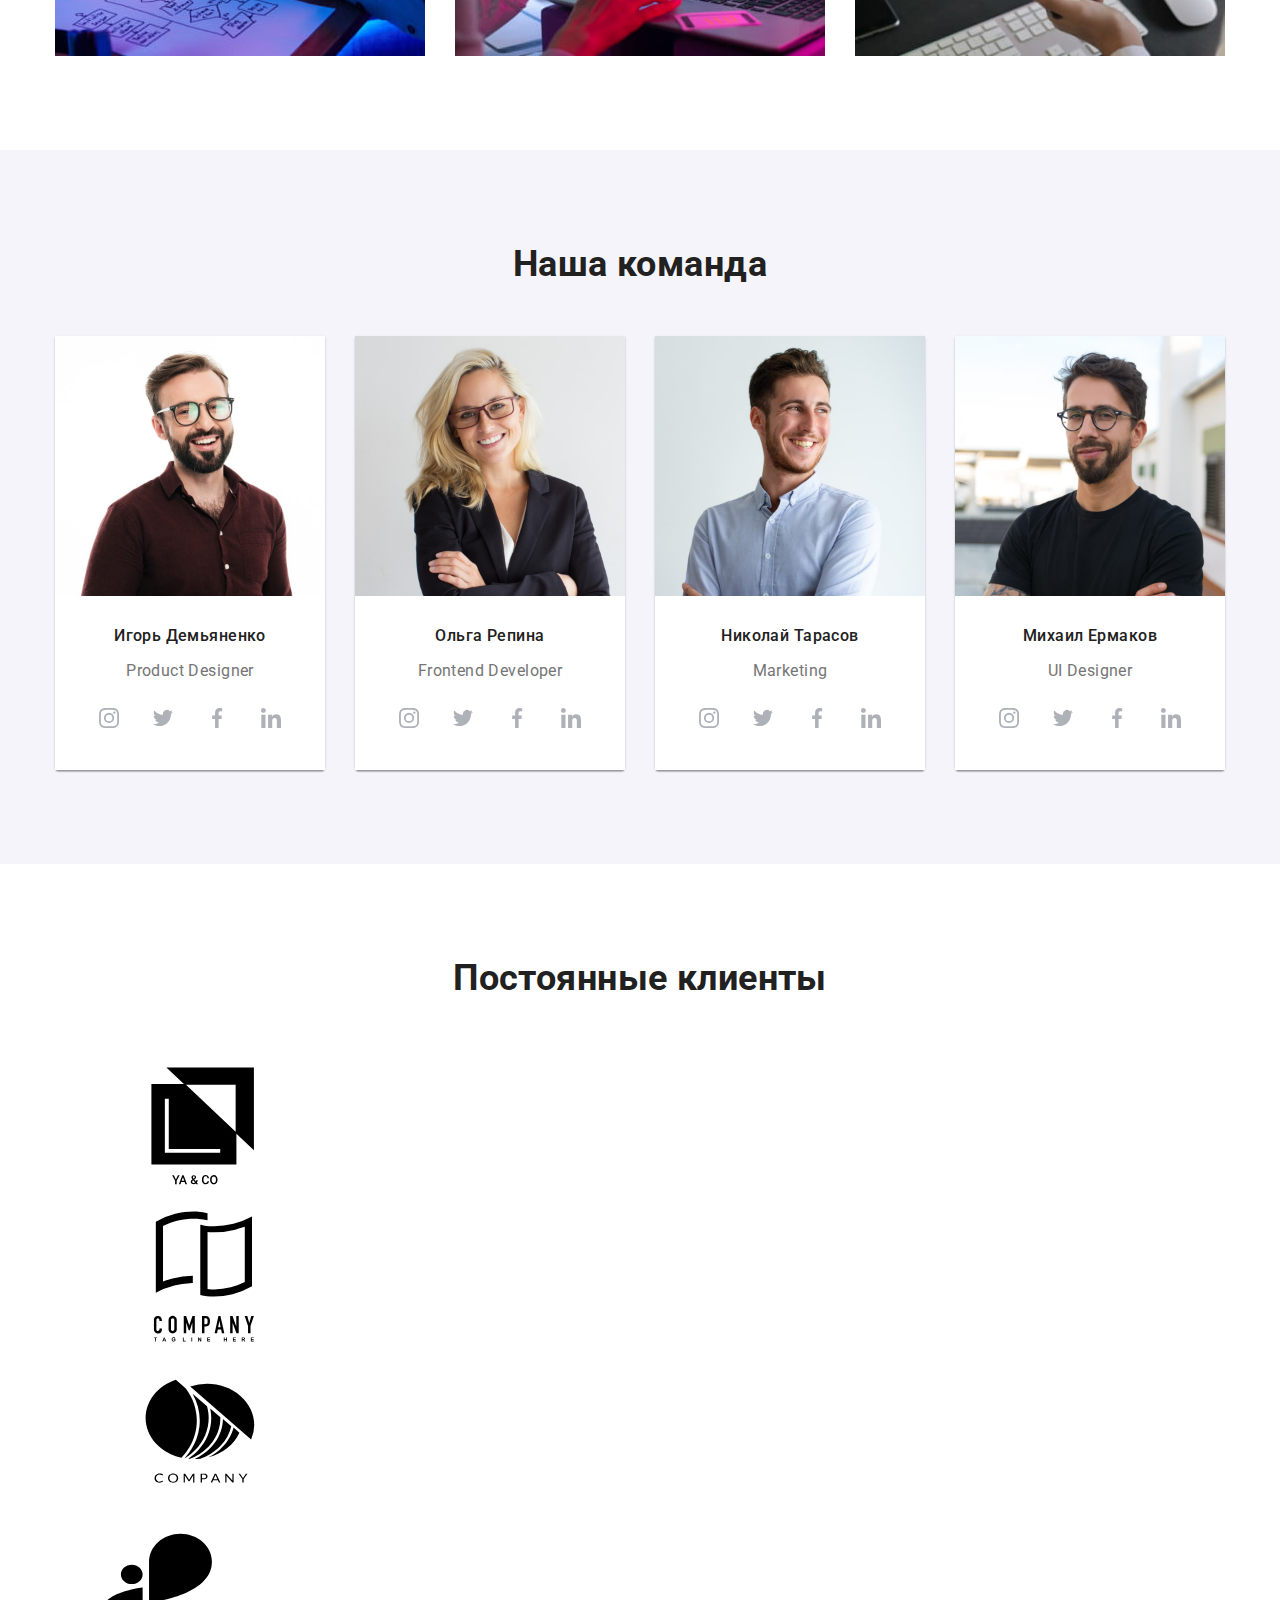
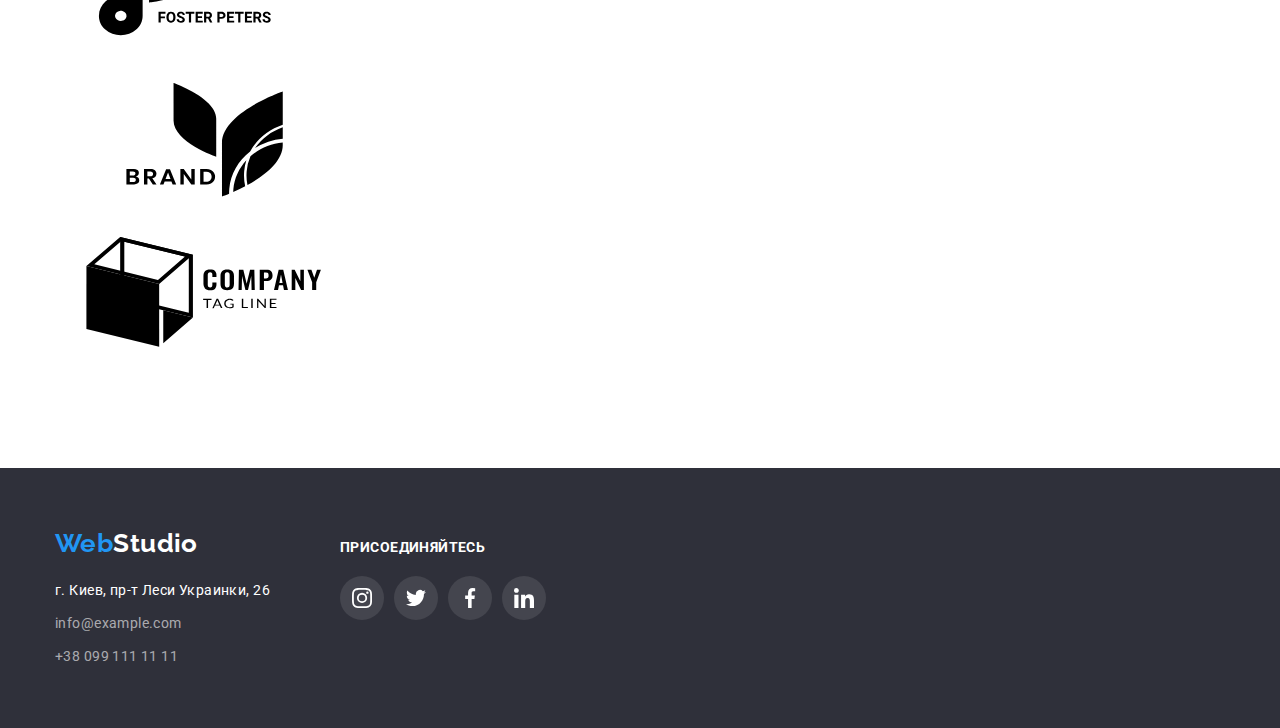
==== commit bd45b0b1: "Update index.html" ====
--- a/index.html
+++ b/index.html
@@ -24,13 +24,20 @@
             </nav>
             <ul class="header-contact list">
                 <li class="header-contact-item">
-                    <!-- <svg class="envelope">
-                        <use href="./images/icons.svg/symbol-defs.svg#icon-envelope-hover"></use>
-                    </svg> -->
-                    <a class="header-contact link" href="mailto:info@example.com">info@example.com</a>
+                    <a class="header-contact link" href="mailto:info@example.com">
+                        <svg class="header-icon envelope">
+                            <use href="./images/icons.svg/symbol-defs.svg#icon-envelope-hover"></use>
+                        </svg>
+                    info@example.com
+                    </a>
                 </li>
                 <li class="header-contact-item">
-                    <a class="header-contact link" href="tel:+380991111111">+38 099 111 11 11</a>
+                    <a class="header-contact link" href="tel:+380991111111">
+                        <svg class="header-icon smartphone">
+                            <use href="./images/icons.svg/symbol-defs.svg#icon-smartphone"></use>
+                        </svg>
+                        +38 099 111 11 11
+                    </a>
                 </li>
             </ul>
         </div>
@@ -252,47 +259,47 @@
         </section>
         <section class="customers section">
             <div class="container">
-                <h2>Постоянные клиенты</h2>
+                <h2 class="section-title">Постоянные клиенты</h2>
                 <ul class="customers-list list">
                     <li class="customers-item">
-                        <a href="" class="customers-link">
-                            <svg class="customer-icon">
-                                <use href="./images/icons.svg/symbol-defs.svg#"></use>
-                            </svg>
-                        </a>
-                    </li>
-                    <li class="customers-item">
-                        <a href="" class="customers-link">
-                            <svg class="customer-icon">
-                                <use href="./images/icons.svg/symbol-defs.svg#"></use>
-                            </svg>
-                        </a>
-                    </li>
-                    <li class="customers-item">
-                        <a href="" class="customers-link">
-                            <svg class="customer-icon">
-                                <use href="./images/icons.svg/symbol-defs.svg#"></use>
-                            </svg>
-                        </a>
-                    </li>
-                    <li class="customers-item">
-                        <a href="" class="customers-link">
-                            <svg class="customer-icon">
-                                <use href="./images/icons.svg/symbol-defs.svg#"></use>
-                            </svg>
-                        </a>
-                    </li>
-                    <li class="customers-item">
-                        <a href="" class="customers-link">
-                            <svg class="customer-icon">
-                                <use href="./images/icons.svg/symbol-defs.svg#"></use>
-                            </svg>
-                        </a>
-                    </li>
-                    <li class="customers-item">
-                        <a href="" class="customers-link">
-                            <svg class="customer-icon">
-                                <use href="./images/icons.svg/symbol-defs.svg#"></use>
+                        <a href="" class="customers-link link">
+                            <svg class="customer-icon">
+                                <use href="./images/icons.svg/symbol-defs.svg#icon-company-1"></use>
+                            </svg>
+                        </a>
+                    </li>
+                    <li class="customers-item">
+                        <a href="" class="customers-link link">
+                            <svg class="customer-icon">
+                                <use href="./images/icons.svg/symbol-defs.svg#icon-company-2"></use>
+                            </svg>
+                        </a>
+                    </li>
+                    <li class="customers-item">
+                        <a href="" class="customers-link link">
+                            <svg class="customer-icon">
+                                <use href="./images/icons.svg/symbol-defs.svg#icon-company-3"></use>
+                            </svg>
+                        </a>
+                    </li>
+                    <li class="customers-item">
+                        <a href="" class="customers-link link">
+                            <svg class="customer-icon">
+                                <use href="./images/icons.svg/symbol-defs.svg#icon-company-4"></use>
+                            </svg>
+                        </a>
+                    </li>
+                    <li class="customers-item">
+                        <a href="" class="customers-link link">
+                            <svg class="customer-icon">
+                                <use href="./images/icons.svg/symbol-defs.svg#icon-company-5"></use>
+                            </svg>
+                        </a>
+                    </li>
+                    <li class="customers-item">
+                        <a href="" class="customers-link link">
+                            <svg class="customer-icon">
+                                <use href="./images/icons.svg/symbol-defs.svg#icon-company-6"></use>
                             </svg>
                         </a>
                     </li>
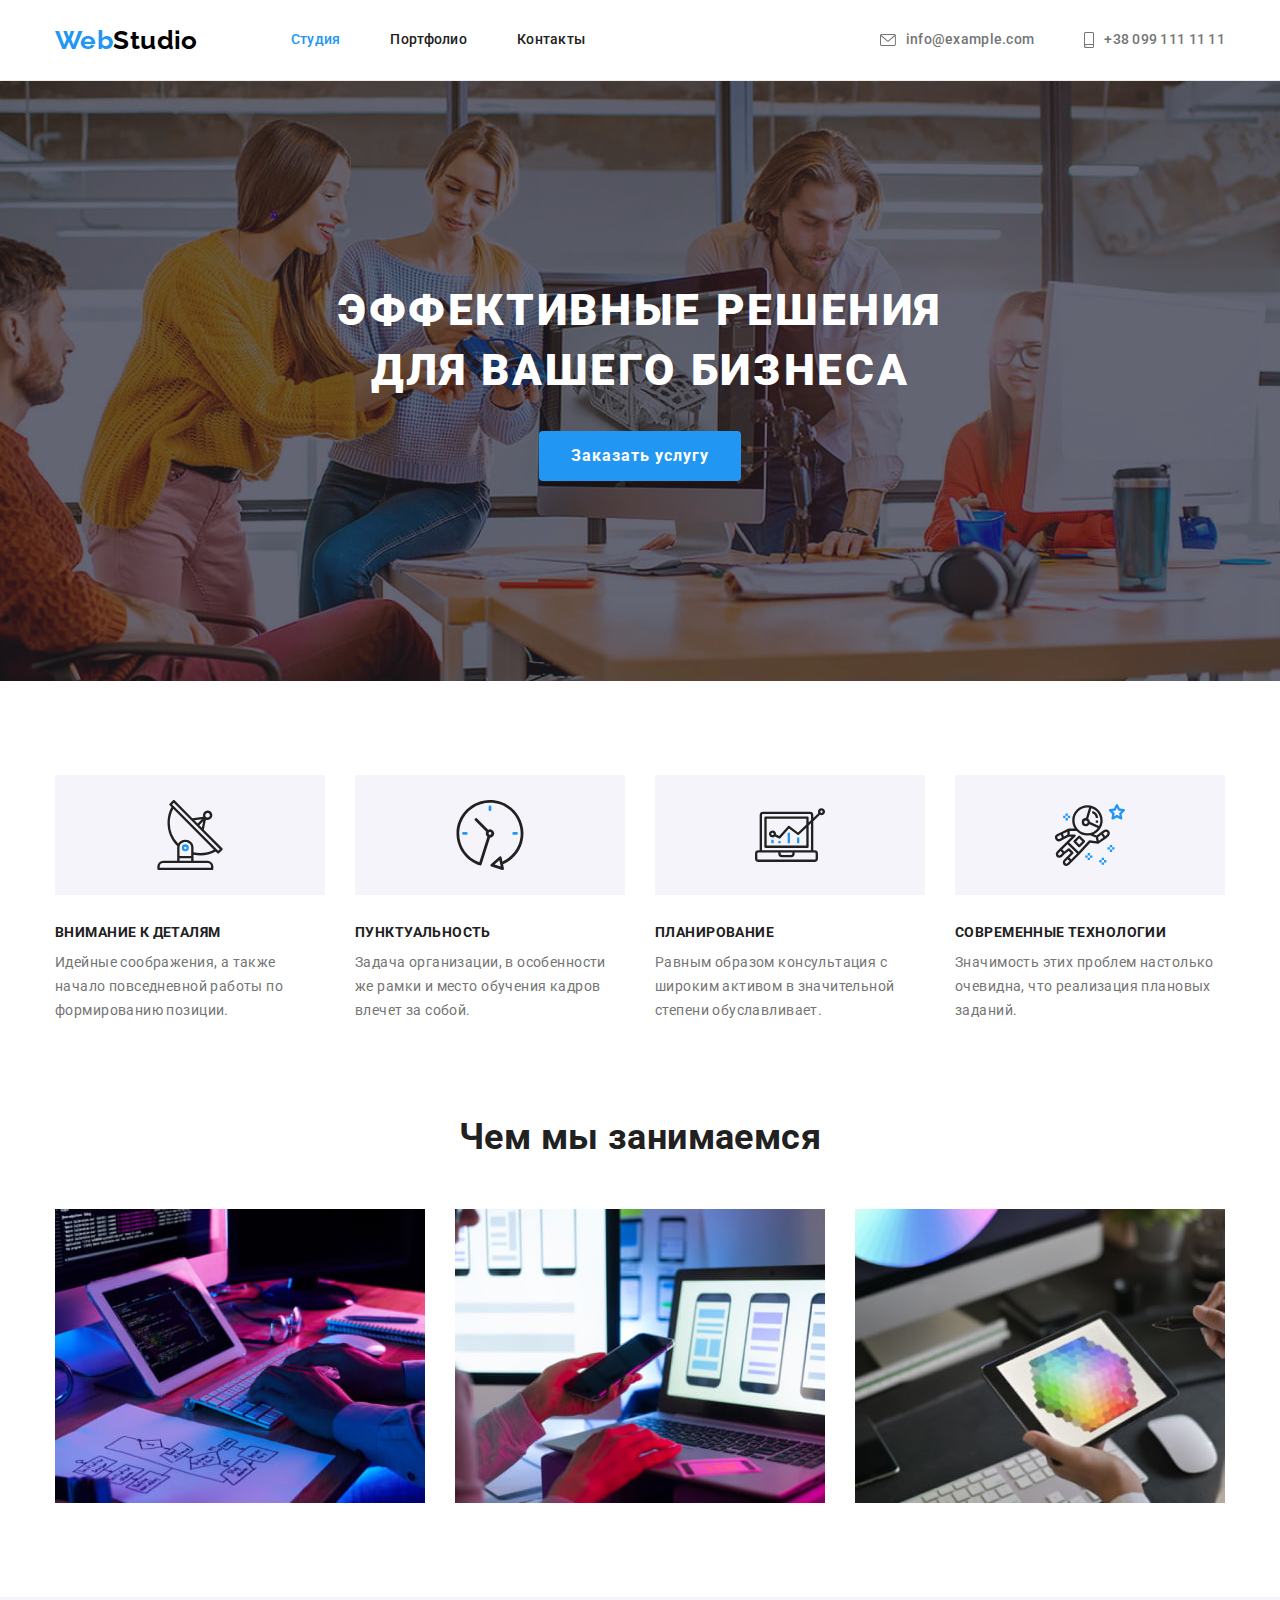
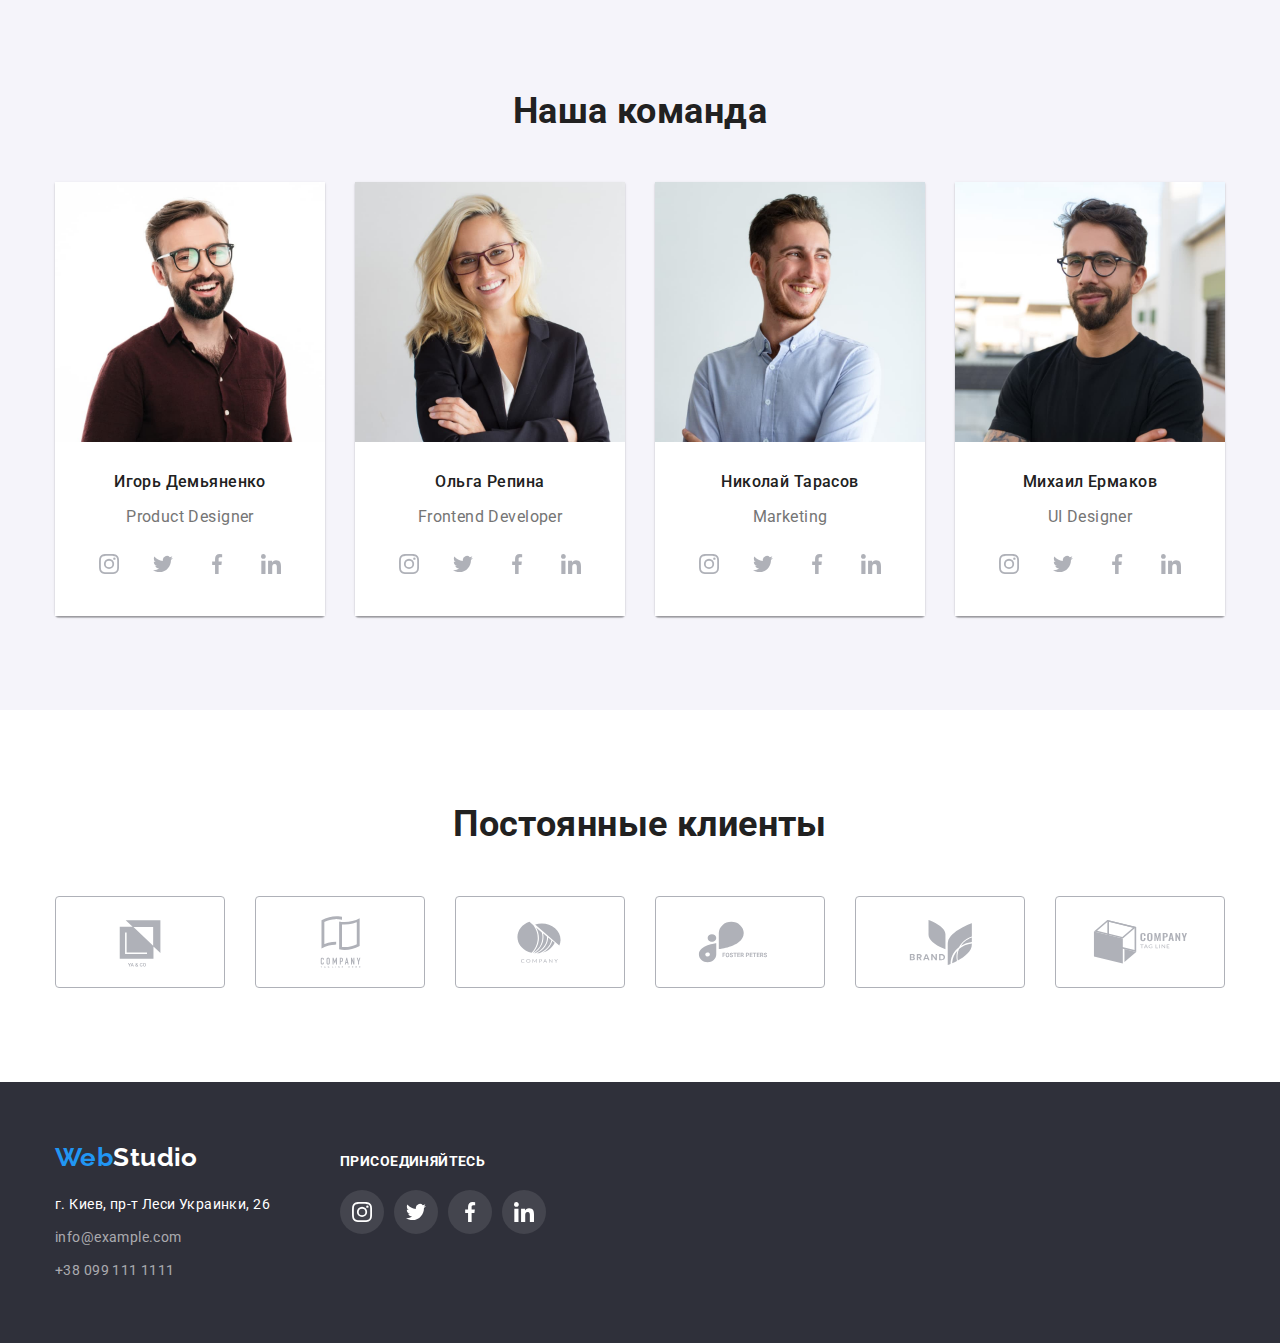
==== commit 3cd3e2e5: "Update index.html" ====
--- a/index.html
+++ b/index.html
@@ -113,28 +113,28 @@
                             <p class="profession" lang="en">Product Designer</p>
                             <ul class="social-networks list">
                                 <li class="network-item">
-                                    <a href="" class="network-link link">
+                                    <a href="" class="network-link link" aria-label="Instagram">
                                         <svg class="network-icon">
                                             <use href="./images/icons.svg/symbol-defs.svg#icon-instagram-2"></use>
                                         </svg>
                                     </a>
                                 </li>
                                 <li class="network-item">
-                                    <a href="" class="network-link link">
+                                    <a href="" class="network-link link" aria-label="Twitter">
                                         <svg class="network-icon">
                                             <use href="./images/icons.svg/symbol-defs.svg#icon-twitter-1"></use>
                                         </svg>
                                     </a>
                                 </li>
                                 <li class="network-item">
-                                    <a href="" class="network-link link">
+                                    <a href="" class="network-link link" aria-label="Facebook">
                                         <svg class="network-icon">
                                             <use href="./images/icons.svg/symbol-defs.svg#icon-facebook-1"></use>
                                         </svg>
                                     </a>
                                 </li>
                                 <li class="network-item">
-                                    <a href="" class="network-link link">
+                                    <a href="" class="network-link link" aria-label="LinkedIn">
                                         <svg class="network-icon">
                                             <use href="./images/icons.svg/symbol-defs.svg#icon-linkedin-1"></use>
                                         </svg>
@@ -150,28 +150,28 @@
                             <p class="profession" lang="en">Frontend Developer</p>
                             <ul class="social-networks list">
                                 <li class="network-item">
-                                    <a href="" class="network-link link">
+                                    <a href="" class="network-link link" aria-label="Instagram">
                                         <svg class="network-icon">
                                             <use href="./images/icons.svg/symbol-defs.svg#icon-instagram-2"></use>
                                         </svg>
                                     </a>
                                 </li>
                                 <li class="network-item">
-                                    <a href="" class="network-link link">
+                                    <a href="" class="network-link link" aria-label="Twitter">
                                         <svg class="network-icon">
                                             <use href="./images/icons.svg/symbol-defs.svg#icon-twitter-1"></use>
                                         </svg>
                                     </a>
                                 </li>
                                 <li class="network-item">
-                                    <a href="" class="network-link link">
+                                    <a href="" class="network-link link" aria-label="Facebook">
                                         <svg class="network-icon">
                                             <use href="./images/icons.svg/symbol-defs.svg#icon-facebook-1"></use>
                                         </svg>
                                     </a>
                                 </li>
                                 <li class="network-item">
-                                    <a href="" class="network-link link">
+                                    <a href="" class="network-link link" aria-label="LinkedIn">
                                         <svg class="network-icon">
                                             <use href="./images/icons.svg/symbol-defs.svg#icon-linkedin-1"></use>
                                         </svg>
@@ -187,28 +187,28 @@
                             <p class="profession" lang="en">Marketing</p>
                             <ul class="social-networks list">
                                 <li class="network-item">
-                                    <a href="" class="network-link link">
+                                    <a href="" class="network-link link" aria-label="Instagram">
                                         <svg class="network-icon">
                                             <use href="./images/icons.svg/symbol-defs.svg#icon-instagram-2"></use>
                                         </svg>
                                     </a>
                                 </li>
                                 <li class="network-item">
-                                    <a href="" class="network-link link">
+                                    <a href="" class="network-link link" aria-label="Twitter">
                                         <svg class="network-icon">
                                             <use href="./images/icons.svg/symbol-defs.svg#icon-twitter-1"></use>
                                         </svg>
                                     </a>
                                 </li>
                                 <li class="network-item">
-                                    <a href="" class="network-link link">
+                                    <a href="" class="network-link link" aria-label="Facebook">
                                         <svg class="network-icon">
                                             <use href="./images/icons.svg/symbol-defs.svg#icon-facebook-1"></use>
                                         </svg>
                                     </a>
                                 </li>
                                 <li class="network-item">
-                                    <a href="" class="network-link link">
+                                    <a href="" class="network-link link" aria-label="LinkedIn">
                                         <svg class="network-icon">
                                             <use href="./images/icons.svg/symbol-defs.svg#icon-linkedin-1"></use>
                                         </svg>
@@ -224,28 +224,28 @@
                             <p class="profession" lang="en">UI Designer</p>
                             <ul class="social-networks list">
                                 <li class="network-item">
-                                    <a href="" class="network-link link">
+                                    <a href="" class="network-link link" aria-label="Instagram">
                                         <svg class="network-icon">
                                             <use href="./images/icons.svg/symbol-defs.svg#icon-instagram-2"></use>
                                         </svg>
                                     </a>
                                 </li>
                                 <li class="network-item">
-                                    <a href="" class="network-link link">
+                                    <a href="" class="network-link link" aria-label="Twitter">
                                         <svg class="network-icon">
                                             <use href="./images/icons.svg/symbol-defs.svg#icon-twitter-1"></use>
                                         </svg>
                                     </a>
                                 </li>
                                 <li class="network-item">
-                                    <a href="" class="network-link link">
+                                    <a href="" class="network-link link" aria-label="Facebook">
                                         <svg class="network-icon">
                                             <use href="./images/icons.svg/symbol-defs.svg#icon-facebook-1"></use>
                                         </svg>
                                     </a>
                                 </li>
                                 <li class="network-item">
-                                    <a href="" class="network-link link">
+                                    <a href="" class="network-link link" aria-label="LinkedIn">
                                         <svg class="network-icon">
                                             <use href="./images/icons.svg/symbol-defs.svg#icon-linkedin-1"></use>
                                         </svg>
@@ -316,36 +316,36 @@
                     <p class="phys-adress">г. Киев, пр-т Леси Украинки, 26</p>
                     <ul class="footer-contact list">
                         <li class="footer-item"><a class="footer-contact link" href="mailto:info@example.com">info@example.com</a></li>
-                        <li class="footer-item"><a class="footer-contact link" href="tel:+380991111111">+38 099 111 11 11</a></li>
+                        <li class="footer-item"><a class="footer-contact link" href="tel:+380991111111">+38 099 111 1111</a></li>
                     </ul>
-                </address> 
+                </address>
             </div>
             <div class="join">
                 <b>Присоединяйтесь</b>
                 <ul class="social-networks list">
                     <li class="network-item">
-                        <a href="" class="network-link footer link">
+                        <a href="" class="network-link footer link" aria-label="Instagram">
                             <svg class="network-icon">
                                 <use href="./images/icons.svg/symbol-defs.svg#icon-instagram-2"></use>
                             </svg>
                         </a>
                     </li>
                     <li class="network-item">
-                        <a href="" class="network-link footer link">
+                        <a href="" class="network-link footer link" aria-label="Twitter">
                             <svg class="network-icon">
                                 <use href="./images/icons.svg/symbol-defs.svg#icon-twitter-1"></use>
                             </svg>
                         </a>
                     </li>
                     <li class="network-item">
-                        <a href="" class="network-link footer link">
+                        <a href="" class="network-link footer link" aria-label="Facebook">
                             <svg class="network-icon">
                                 <use href="./images/icons.svg/symbol-defs.svg#icon-facebook-1"></use>
                             </svg>
                         </a>
                     </li>
                     <li class="network-item">
-                        <a href="" class="network-link footer link">
+                        <a href="" class="network-link footer link" aria-label="LinkedIn">
                             <svg class="network-icon">
                                 <use href="./images/icons.svg/symbol-defs.svg#icon-linkedin-1"></use>
                             </svg>
--- a/css/styles.css
+++ b/css/styles.css
@@ -119,7 +119,6 @@
 }
 
 .header-contact-item {
-    /* display: inline-flex; */
     margin-right: 50px;
 }
 
@@ -129,6 +128,8 @@
 
 .header-contact.link {
     color: var(--main-text-color); 
+    display: flex;
+    align-items: center;
 }
 
 .menu.link:hover,
@@ -140,13 +141,22 @@
     color: var(--hover-color);
 }
 
-/* .envelope {
-    display: inline-flex;
-    align-items: center;
+.header-icon {
+    display: inline-block;
+    margin-right: 10px;
+    
+    fill: currentColor;
+}
+
+.envelope {
     width: 16px;
     height: 12px;
-    margin-right: 10px;
-} */
+}
+
+.smartphone {
+    width: 10px;
+    height: 16px;
+}
 
 .banner {
     padding-top: 200px;
@@ -345,13 +355,13 @@
     margin-bottom: 0;
 }
 
-.network-item:not(:last-child) {
-    margin-right: 10px;
-}
-
 .network-item {
     width: 44px;
     height: 44px;
+}
+
+.network-item:not(:last-child) {
+    margin-right: 10px;
 }
 
 .network-link {
@@ -372,6 +382,47 @@
     fill: currentColor;
     width: 20px;
     height: 20px;
+}
+
+.customers-list {
+    display: flex;
+    align-items: center;
+    margin-bottom: 0;
+}
+
+ .customers-item {
+    box-sizing: border-box;
+    width: 170px;
+    height: 92px;
+    border: 1px solid #AFB1B8;
+    border-radius: 4px;
+} 
+
+.customers-item:not(:last-child) {
+    margin-right: 30px;
+}
+
+.customers-item:hover,
+.customers-item:focus {
+    border-color: #2196F3;
+}
+
+.customers-link {
+    display: inline-block;
+    padding: 16px 32px;
+    color: #afb1b8;
+}
+
+.customers-link:hover,
+.customers-link:focus {
+    color: #2196F3;
+    /* border-color: #2196F3; */
+}
+
+.customer-icon {
+    width: 106px;
+    height: 60px;
+    fill: currentColor;
 }
 
 .page-footer {
@@ -499,6 +550,7 @@
 .btn-filter:focus {
     color: var(--accent-color);
     background-color: var(--hover-color);
+    box-shadow: 0px 3px 1px rgba(0, 0, 0, 0.1), 0px 1px 2px rgba(0, 0, 0, 0.08), 0px 2px 2px rgba(0, 0, 0, 0.12);
 }
 
 .work.list {
@@ -526,3 +578,8 @@
     border-bottom: 1px solid #eeeeee;
     padding: 20px 24px;
 }
+
+.work-item:hover,
+.work-item:focus {
+    box-shadow: 0px 1px 1px rgba(0, 0, 0, 0.12), 0px 4px 4px rgba(0, 0, 0, 0.06), 1px 4px 6px rgba(0, 0, 0, 0.16);
+}